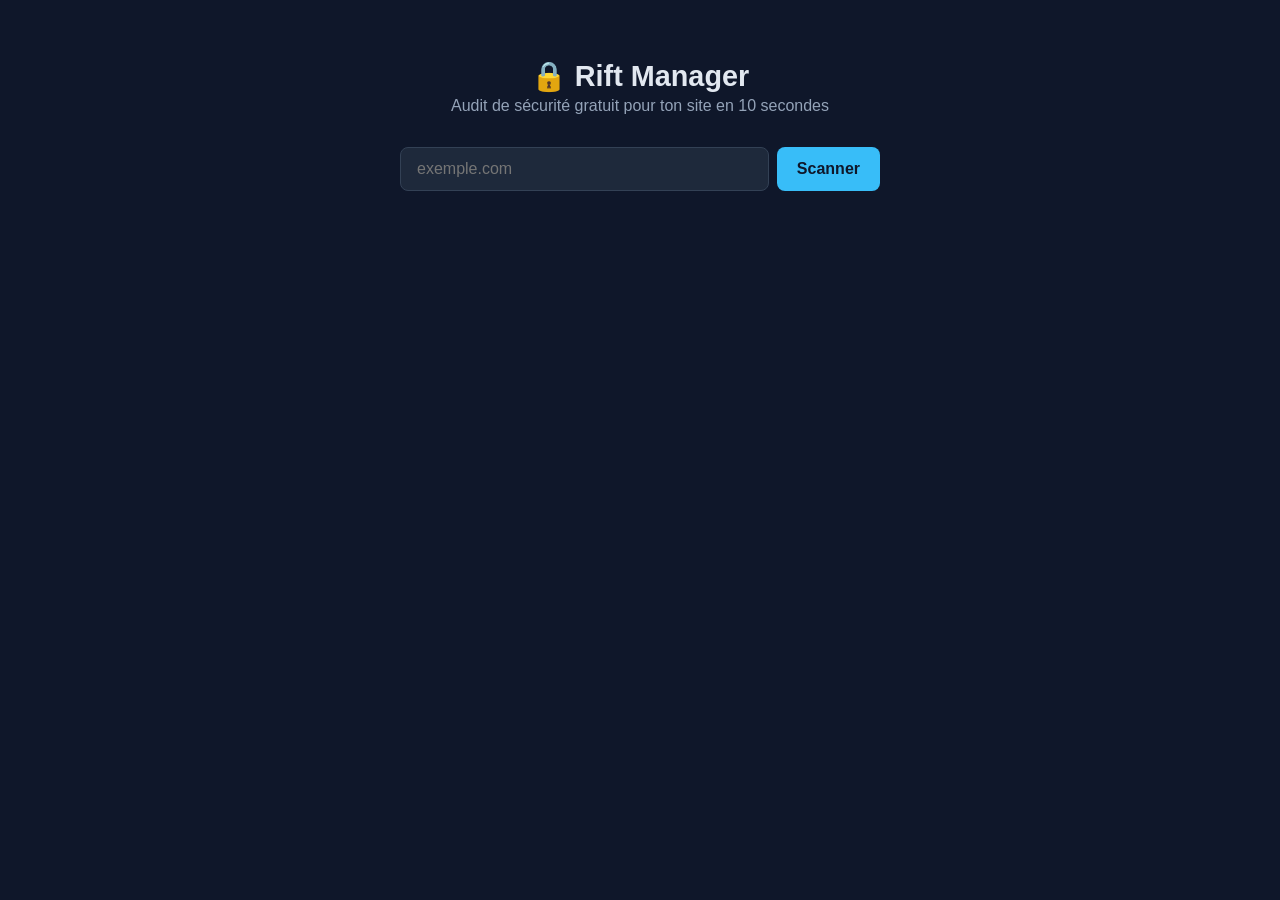
==== frontend/index.html @ 07b716b7 "Fix API" ====
<!DOCTYPE html>
<html lang="fr">
<head>
<meta charset="UTF-8">
<meta name="viewport" content="width=device-width, initial-scale=1.0">
<title>Rift Manager — Audit de sécurité gratuit</title>
<style>
  :root {
    --bg: #0f172a;
    --card: #1e293b;
    --accent: #38bdf8;
    --green: #4ade80;
    --yellow: #facc15;
    --orange: #fb923c;
    --red: #f87171;
    --text: #e2e8f0;
    --muted: #94a3b8;
  }
  * { box-sizing: border-box; }
  body {
    margin: 0;
    font-family: -apple-system, BlinkMacSystemFont, "Segoe UI", sans-serif;
    background: var(--bg);
    color: var(--text);
    min-height: 100vh;
    display: flex;
    flex-direction: column;
    align-items: center;
    padding: 40px 20px;
  }
  h1 { font-size: 1.8rem; margin-bottom: 4px; }
  p.subtitle { color: var(--muted); margin-top: 0; margin-bottom: 32px; text-align: center; }
  .scan-box {
    display: flex;
    gap: 8px;
    width: 100%;
    max-width: 480px;
  }
  input {
    flex: 1;
    padding: 12px 16px;
    border-radius: 8px;
    border: 1px solid #334155;
    background: var(--card);
    color: var(--text);
    font-size: 1rem;
  }
  button {
    padding: 12px 20px;
    border-radius: 8px;
    border: none;
    background: var(--accent);
    color: #0f172a;
    font-weight: 600;
    cursor: pointer;
    font-size: 1rem;
  }
  button:disabled { opacity: 0.6; cursor: not-allowed; }
  #result {
    margin-top: 40px;
    width: 100%;
    max-width: 480px;
    display: none;
  }
  .score-card {
    background: var(--card);
    border-radius: 12px;
    padding: 24px;
    text-align: center;
    margin-bottom: 20px;
  }
  .score-number { font-size: 3.5rem; font-weight: 800; }
  .grade { font-size: 1.2rem; color: var(--muted); }
  .check {
    background: var(--card);
    border-radius: 10px;
    padding: 14px 18px;
    margin-bottom: 10px;
    display: flex;
    justify-content: space-between;
    align-items: center;
  }
  .check .label { font-weight: 500; }
  .check .status { font-size: 0.85rem; }
  .pass { color: var(--green); }
  .fail { color: var(--red); }
  #loading { display: none; color: var(--muted); margin-top: 24px; }
</style>
</head>
<body>

<h1>🔒 Rift Manager</h1>
<p class="subtitle">Audit de sécurité gratuit pour ton site en 10 secondes</p>

<div class="scan-box">
  <input type="text" id="urlInput" placeholder="exemple.com" />
  <button id="scanBtn" onclick="runScan()">Scanner</button>
</div>

<div id="loading">Scan en cours...</div>

<div id="result"></div>

<script>
const API_URL = "https://api.rift-manager.pro/scan";

function scoreColor(score) {
  if (score >= 75) return "var(--green)";
  if (score >= 60) return "var(--yellow)";
  if (score >= 40) return "var(--orange)";
  return "var(--red)";
}

function renderCheck(label, passed, detail) {
  return `
    <div class="check">
      <div>
        <div class="label">${label}</div>
        <div class="status ${passed ? 'pass' : 'fail'}">${detail}</div>
      </div>
      <div style="font-size:1.3rem;">${passed ? '✅' : '⚠️'}</div>
    </div>
  `;
}

async function runScan() {
  const url = document.getElementById("urlInput").value.trim();
  if (!url) return;

  const btn = document.getElementById("scanBtn");
  const loading = document.getElementById("loading");
  const result = document.getElementById("result");

  btn.disabled = true;
  loading.style.display = "block";
  result.style.display = "none";

  try {
    const resp = await fetch(API_URL, {
      method: "POST",
      headers: { "Content-Type": "application/json" },
      body: JSON.stringify({ url })
    });

    if (!resp.ok) throw new Error("Scan échoué");
    const data = await resp.json();

    const c = data.checks;
    result.innerHTML = `
      <div class="score-card">
        <div class="score-number" style="color:${scoreColor(data.score)}">${data.score}/100</div>
        <div class="grade">Note ${data.grade} — ${data.target}</div>
      </div>
      ${renderCheck("Redirection HTTPS", c.https_redirect.passed, c.https_redirect.detail)}
      ${renderCheck("Certificat SSL", c.ssl_certificate.passed, c.ssl_certificate.detail)}
      ${renderCheck("Fichiers sensibles", c.exposed_files.passed, c.exposed_files.detail)}
      ${renderCheck("Headers de sécurité", c.security_headers.points === c.security_headers.max_points, c.security_headers.points + "/" + c.security_headers.max_points + " points")}
    `;
    result.style.display = "block";
  } catch (err) {
    result.innerHTML = `<p style="color:var(--red)">Erreur : ${err.message}</p>`;
    result.style.display = "block";
  } finally {
    btn.disabled = false;
    loading.style.display = "none";
  }
}

document.getElementById("urlInput").addEventListener("keydown", (e) => {
  if (e.key === "Enter") runScan();
});
</script>

</body>
</html>
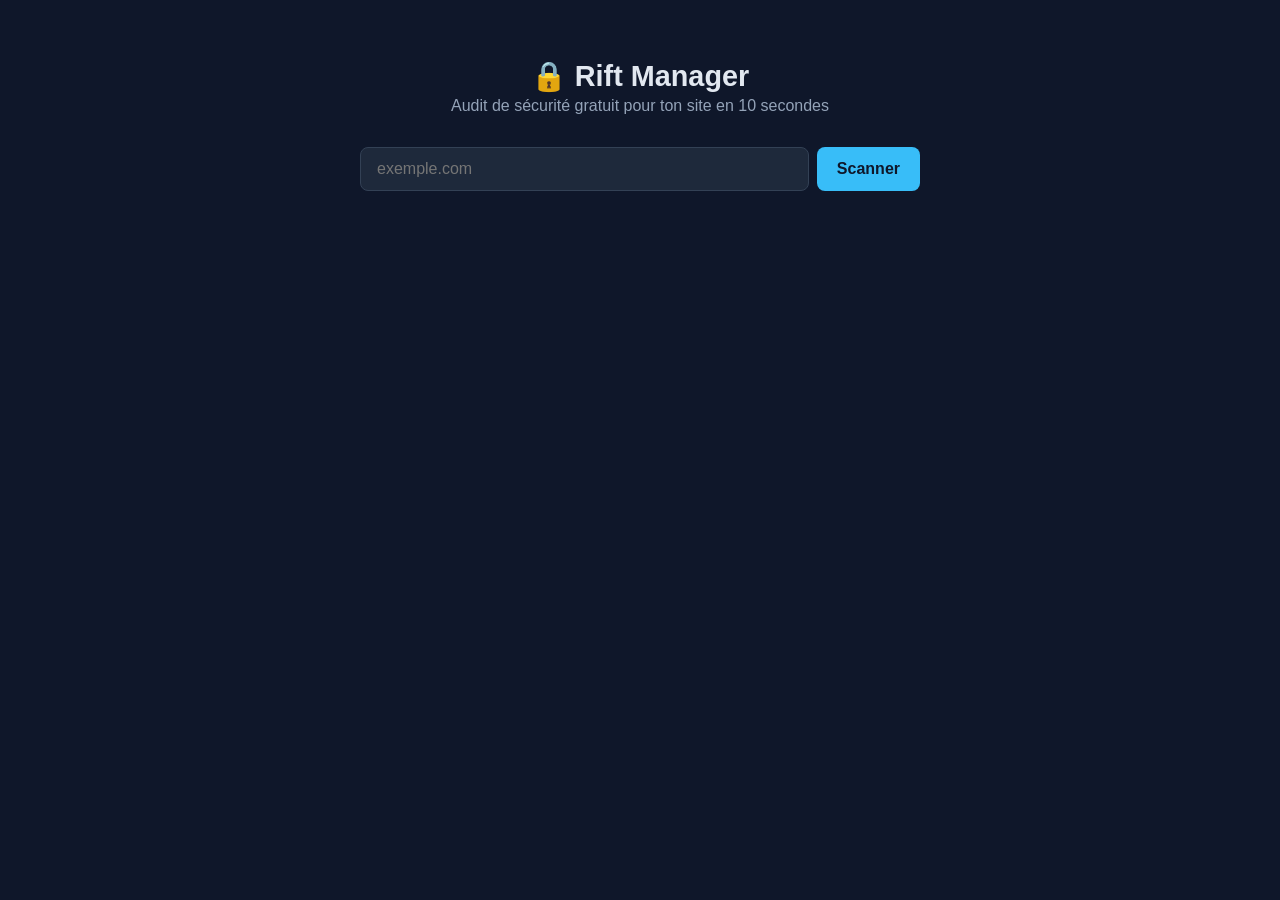
==== commit 60fbbb78: "Ajout du détail des vulnérabilités" ====
--- a/frontend/index.html
+++ b/frontend/index.html
@@ -13,6 +13,10 @@
     --yellow: #facc15;
     --orange: #fb923c;
     --red: #f87171;
+    --critical: #ef4444;
+    --high: #f97316;
+    --medium: #eab308;
+    --low: #64748b;
     --text: #e2e8f0;
     --muted: #94a3b8;
   }
@@ -34,7 +38,7 @@
     display: flex;
     gap: 8px;
     width: 100%;
-    max-width: 480px;
+    max-width: 560px;
   }
   input {
     flex: 1;
@@ -59,7 +63,7 @@
   #result {
     margin-top: 40px;
     width: 100%;
-    max-width: 480px;
+    max-width: 560px;
     display: none;
   }
   .score-card {
@@ -67,7 +71,7 @@
     border-radius: 12px;
     padding: 24px;
     text-align: center;
-    margin-bottom: 20px;
+    margin-bottom: 24px;
   }
   .score-number { font-size: 3.5rem; font-weight: 800; }
   .grade { font-size: 1.2rem; color: var(--muted); }
@@ -85,6 +89,70 @@
   .pass { color: var(--green); }
   .fail { color: var(--red); }
   #loading { display: none; color: var(--muted); margin-top: 24px; }
+
+  .section-title {
+    font-size: 1rem;
+    font-weight: 700;
+    margin: 28px 0 14px 0;
+    color: var(--text);
+  }
+
+  .vuln-card {
+    background: var(--card);
+    border-radius: 10px;
+    padding: 16px 18px;
+    margin-bottom: 12px;
+    border-left: 4px solid var(--low);
+  }
+  .vuln-card.critical { border-left-color: var(--critical); }
+  .vuln-card.high { border-left-color: var(--high); }
+  .vuln-card.medium { border-left-color: var(--medium); }
+  .vuln-card.low { border-left-color: var(--low); }
+
+  .vuln-header {
+    display: flex;
+    justify-content: space-between;
+    align-items: center;
+    gap: 10px;
+    margin-bottom: 8px;
+  }
+  .vuln-title { font-weight: 600; font-size: 0.95rem; }
+  .badge {
+    font-size: 0.7rem;
+    font-weight: 700;
+    text-transform: uppercase;
+    padding: 3px 8px;
+    border-radius: 999px;
+    white-space: nowrap;
+    color: #0f172a;
+  }
+  .badge.critical { background: var(--critical); color: white; }
+  .badge.high { background: var(--high); color: white; }
+  .badge.medium { background: var(--medium); }
+  .badge.low { background: var(--low); color: white; }
+
+  .vuln-body { font-size: 0.85rem; color: var(--muted); line-height: 1.5; }
+  .vuln-body strong { color: var(--text); }
+  .vuln-section { margin-top: 8px; }
+  .vuln-evidence {
+    margin-top: 8px;
+    font-family: monospace;
+    font-size: 0.78rem;
+    background: #0f172a;
+    padding: 8px 10px;
+    border-radius: 6px;
+    color: #93c5fd;
+    word-break: break-word;
+  }
+
+  .no-vulns {
+    background: var(--card);
+    border-radius: 10px;
+    padding: 20px;
+    text-align: center;
+    color: var(--green);
+    font-weight: 600;
+  }
 </style>
 </head>
 <body>
@@ -103,6 +171,8 @@
 
 <script>
 const API_URL = "https://api.rift-manager.pro/scan";
+
+const SEVERITY_ORDER = { critical: 0, high: 1, medium: 2, low: 3 };
 
 function scoreColor(score) {
   if (score >= 75) return "var(--green)";
@@ -123,6 +193,22 @@
   `;
 }
 
+function renderVuln(v) {
+  return `
+    <div class="vuln-card ${v.severity}">
+      <div class="vuln-header">
+        <div class="vuln-title">${v.title}</div>
+        <div class="badge ${v.severity}">${v.severity_label}</div>
+      </div>
+      <div class="vuln-body">
+        <div class="vuln-section"><strong>Risque :</strong> ${v.risk}</div>
+        <div class="vuln-section"><strong>Recommandation :</strong> ${v.recommendation}</div>
+        ${v.evidence ? `<div class="vuln-evidence">${v.evidence}</div>` : ""}
+      </div>
+    </div>
+  `;
+}
+
 async function runScan() {
   const url = document.getElementById("urlInput").value.trim();
   if (!url) return;
@@ -146,15 +232,33 @@
     const data = await resp.json();
 
     const c = data.checks;
+    const vulns = (data.vulnerabilities || []).sort(
+      (a, b) => SEVERITY_ORDER[a.severity] - SEVERITY_ORDER[b.severity]
+    );
+
+    let vulnsHtml;
+    if (vulns.length === 0) {
+      vulnsHtml = `<div class="no-vulns">✅ Aucune vulnérabilité détectée par ce scan</div>`;
+    } else {
+      vulnsHtml = `
+        <div class="section-title">⚠️ ${vulns.length} vulnérabilité(s) détectée(s)</div>
+        ${vulns.map(renderVuln).join("")}
+      `;
+    }
+
     result.innerHTML = `
       <div class="score-card">
         <div class="score-number" style="color:${scoreColor(data.score)}">${data.score}/100</div>
         <div class="grade">Note ${data.grade} — ${data.target}</div>
       </div>
+
+      <div class="section-title">Résumé des contrôles</div>
       ${renderCheck("Redirection HTTPS", c.https_redirect.passed, c.https_redirect.detail)}
       ${renderCheck("Certificat SSL", c.ssl_certificate.passed, c.ssl_certificate.detail)}
       ${renderCheck("Fichiers sensibles", c.exposed_files.passed, c.exposed_files.detail)}
       ${renderCheck("Headers de sécurité", c.security_headers.points === c.security_headers.max_points, c.security_headers.points + "/" + c.security_headers.max_points + " points")}
+
+      ${vulnsHtml}
     `;
     result.style.display = "block";
   } catch (err) {
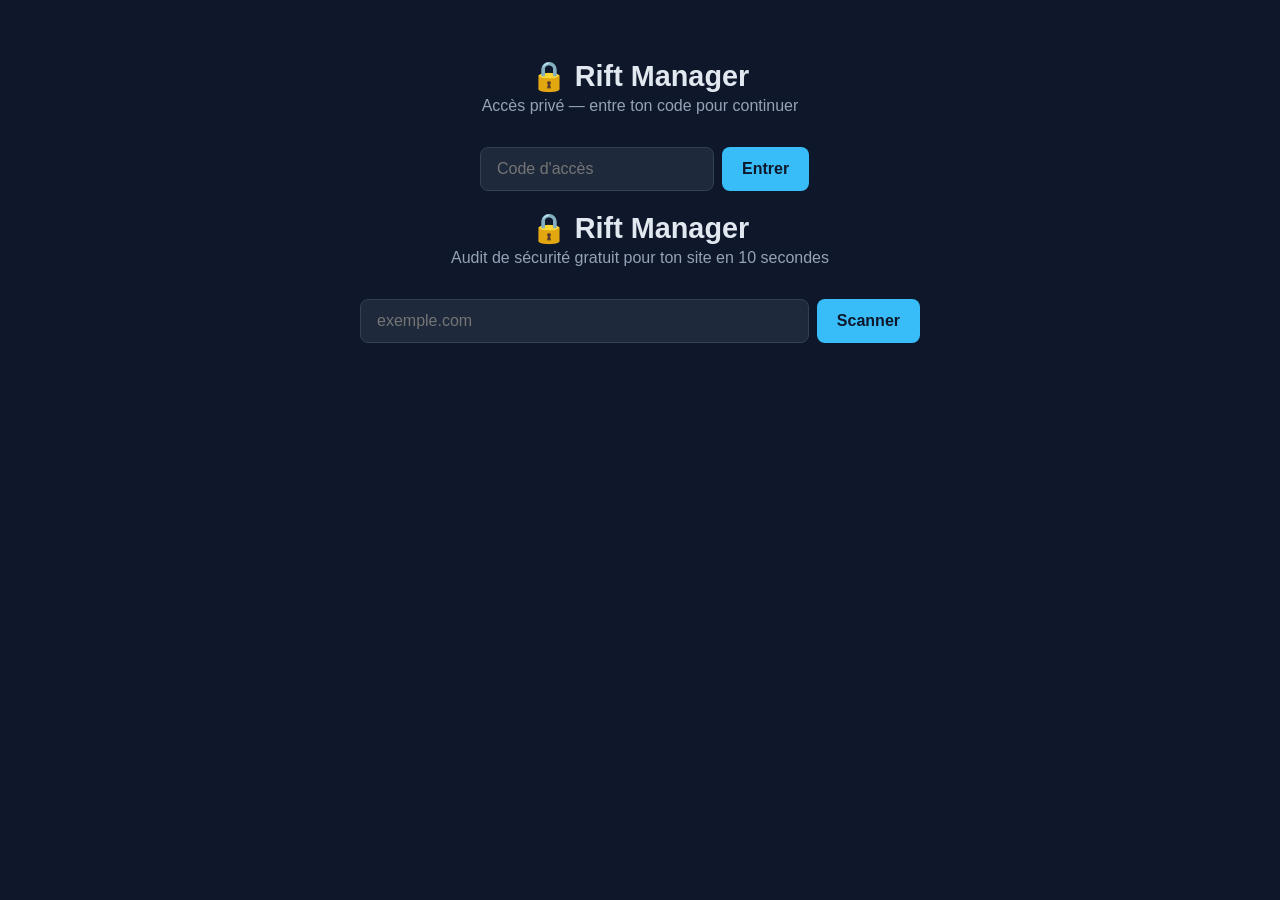
==== commit c0fd23cd: "ajout mdp" ====
--- a/frontend/index.html
+++ b/frontend/index.html
@@ -153,24 +153,103 @@
     color: var(--green);
     font-weight: 600;
   }
+
+  .gate {
+    display: flex;
+    flex-direction: column;
+    align-items: center;
+    text-align: center;
+  }
 </style>
 </head>
 <body>
 
-<h1>🔒 Rift Manager</h1>
-<p class="subtitle">Audit de sécurité gratuit pour ton site en 10 secondes</p>
-
-<div class="scan-box">
-  <input type="text" id="urlInput" placeholder="exemple.com" />
-  <button id="scanBtn" onclick="runScan()">Scanner</button>
+<div id="gate" class="gate">
+  <h1>🔒 Rift Manager</h1>
+  <p class="subtitle">Accès privé — entre ton code pour continuer</p>
+  <div class="scan-box" style="max-width:320px;">
+    <input type="password" id="accessCodeInput" placeholder="Code d'accès" />
+    <button id="unlockBtn" onclick="checkAccess()">Entrer</button>
+  </div>
+  <p id="gateError" style="color:var(--red); display:none; margin-top:14px;">Code incorrect</p>
 </div>
 
-<div id="loading">Scan en cours...</div>
-
-<div id="result"></div>
+<div id="app" style="display:none; width:100%; display:flex; flex-direction:column; align-items:center;">
+  <h1>🔒 Rift Manager</h1>
+  <p class="subtitle">Audit de sécurité gratuit pour ton site en 10 secondes</p>
+
+  <div class="scan-box">
+    <input type="text" id="urlInput" placeholder="exemple.com" />
+    <button id="scanBtn" onclick="runScan()">Scanner</button>
+  </div>
+
+  <div id="loading">Scan en cours...</div>
+
+  <div id="result"></div>
+</div>
 
 <script>
-const API_URL = "https://api.rift-manager.pro/scan";
+const API_BASE = "https://api.rift-manager.pro";
+const API_URL = API_BASE + "/scan";
+const VERIFY_URL = API_BASE + "/verify-access";
+
+// ---------- Écran de connexion ----------
+
+function getStoredCode() {
+  return sessionStorage.getItem("rift_access_code") || "";
+}
+
+async function checkAccess() {
+  const code = document.getElementById("accessCodeInput").value.trim();
+  const btn = document.getElementById("unlockBtn");
+  const errorMsg = document.getElementById("gateError");
+
+  btn.disabled = true;
+  errorMsg.style.display = "none";
+
+  try {
+    const resp = await fetch(VERIFY_URL, {
+      method: "POST",
+      headers: { "Content-Type": "application/json" },
+      body: JSON.stringify({ code })
+    });
+
+    if (!resp.ok) throw new Error("invalid");
+
+    sessionStorage.setItem("rift_access_code", code);
+    document.getElementById("gate").style.display = "none";
+    document.getElementById("app").style.display = "flex";
+  } catch (err) {
+    errorMsg.style.display = "block";
+  } finally {
+    btn.disabled = false;
+  }
+}
+
+document.getElementById("accessCodeInput").addEventListener("keydown", (e) => {
+  if (e.key === "Enter") checkAccess();
+});
+
+// Si un code valide est déjà en mémoire pour cette session, on tente de passer directement
+(async function tryAutoUnlock() {
+  const stored = getStoredCode();
+  if (!stored) return;
+  try {
+    const resp = await fetch(VERIFY_URL, {
+      method: "POST",
+      headers: { "Content-Type": "application/json" },
+      body: JSON.stringify({ code: stored })
+    });
+    if (resp.ok) {
+      document.getElementById("gate").style.display = "none";
+      document.getElementById("app").style.display = "flex";
+    }
+  } catch (err) {
+    // on reste sur l'écran de connexion en cas d'erreur
+  }
+})();
+
+// ---------- Outil de scan ----------
 
 const SEVERITY_ORDER = { critical: 0, high: 1, medium: 2, low: 3 };
 
@@ -224,7 +303,10 @@
   try {
     const resp = await fetch(API_URL, {
       method: "POST",
-      headers: { "Content-Type": "application/json" },
+      headers: {
+        "Content-Type": "application/json",
+        "X-Access-Code": getStoredCode()
+      },
       body: JSON.stringify({ url })
     });
 
@@ -257,6 +339,12 @@
       ${renderCheck("Certificat SSL", c.ssl_certificate.passed, c.ssl_certificate.detail)}
       ${renderCheck("Fichiers sensibles", c.exposed_files.passed, c.exposed_files.detail)}
       ${renderCheck("Headers de sécurité", c.security_headers.points === c.security_headers.max_points, c.security_headers.points + "/" + c.security_headers.max_points + " points")}
+      ${renderCheck("SPF / DMARC", c.spf_dmarc.passed, c.spf_dmarc.detail)}
+      ${renderCheck("Cookies", c.cookies.passed, c.cookies.detail)}
+      ${renderCheck("Configuration CORS", c.cors.passed, c.cors.detail)}
+      ${renderCheck("Versions TLS", c.tls_version.passed, c.tls_version.detail)}
+      ${renderCheck("Fuite d'info serveur", c.server_info_disclosure.passed, c.server_info_disclosure.detail)}
+      ${renderCheck("Méthodes HTTP dangereuses", c.dangerous_http_methods.passed, c.dangerous_http_methods.detail)}
 
       ${vulnsHtml}
     `;
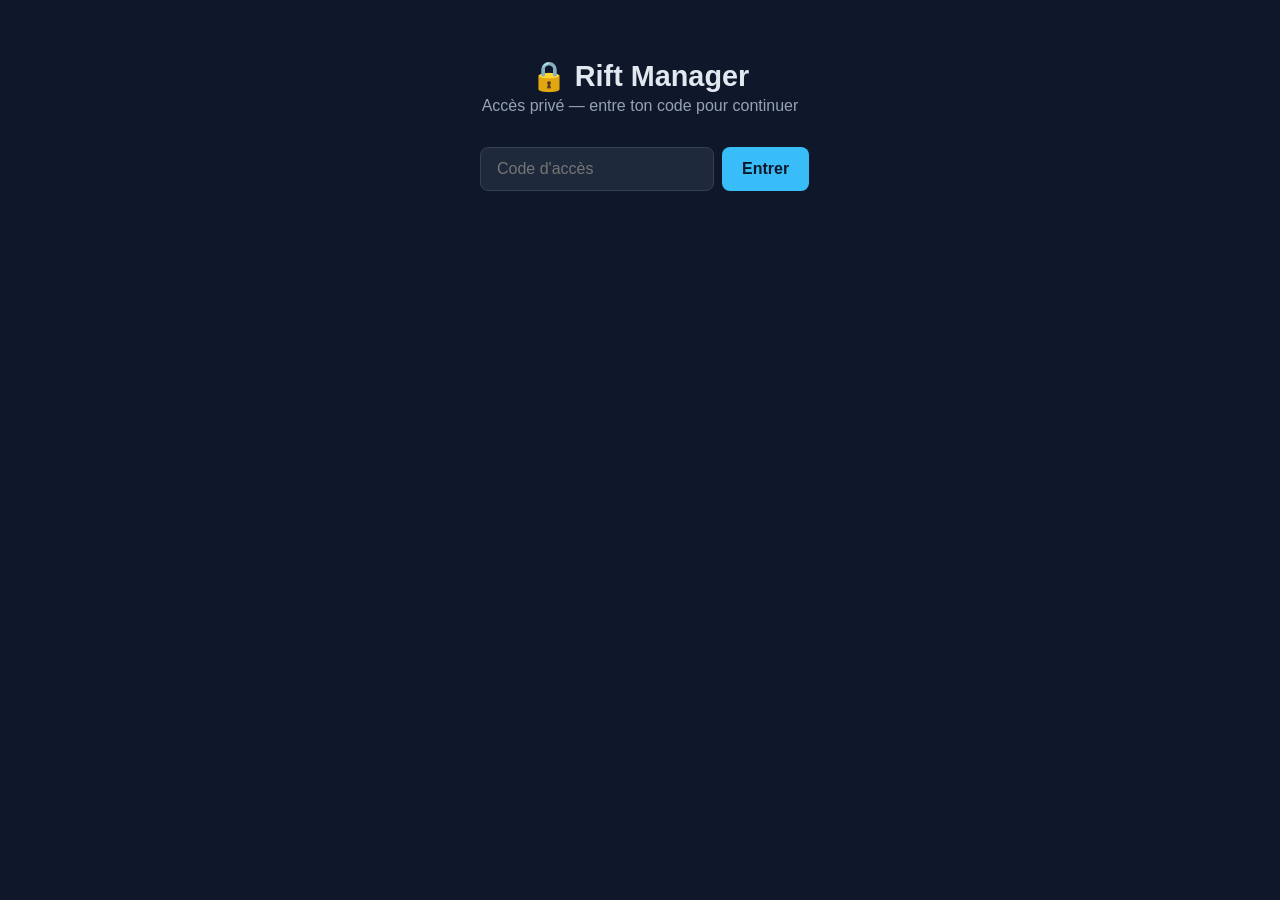
==== commit 9a923c3e: "ajout mdp" ====
--- a/frontend/index.html
+++ b/frontend/index.html
@@ -160,6 +160,8 @@
     align-items: center;
     text-align: center;
   }
+
+  .app-hidden { display: none; }
 </style>
 </head>
 <body>
@@ -174,7 +176,7 @@
   <p id="gateError" style="color:var(--red); display:none; margin-top:14px;">Code incorrect</p>
 </div>
 
-<div id="app" style="display:none; width:100%; display:flex; flex-direction:column; align-items:center;">
+<div id="app" class="app-hidden" style="width:100%; flex-direction:column; align-items:center;">
   <h1>🔒 Rift Manager</h1>
   <p class="subtitle">Audit de sécurité gratuit pour ton site en 10 secondes</p>
 
@@ -218,6 +220,7 @@
 
     sessionStorage.setItem("rift_access_code", code);
     document.getElementById("gate").style.display = "none";
+    document.getElementById("app").classList.remove("app-hidden");
     document.getElementById("app").style.display = "flex";
   } catch (err) {
     errorMsg.style.display = "block";
@@ -242,6 +245,7 @@
     });
     if (resp.ok) {
       document.getElementById("gate").style.display = "none";
+      document.getElementById("app").classList.remove("app-hidden");
       document.getElementById("app").style.display = "flex";
     }
   } catch (err) {
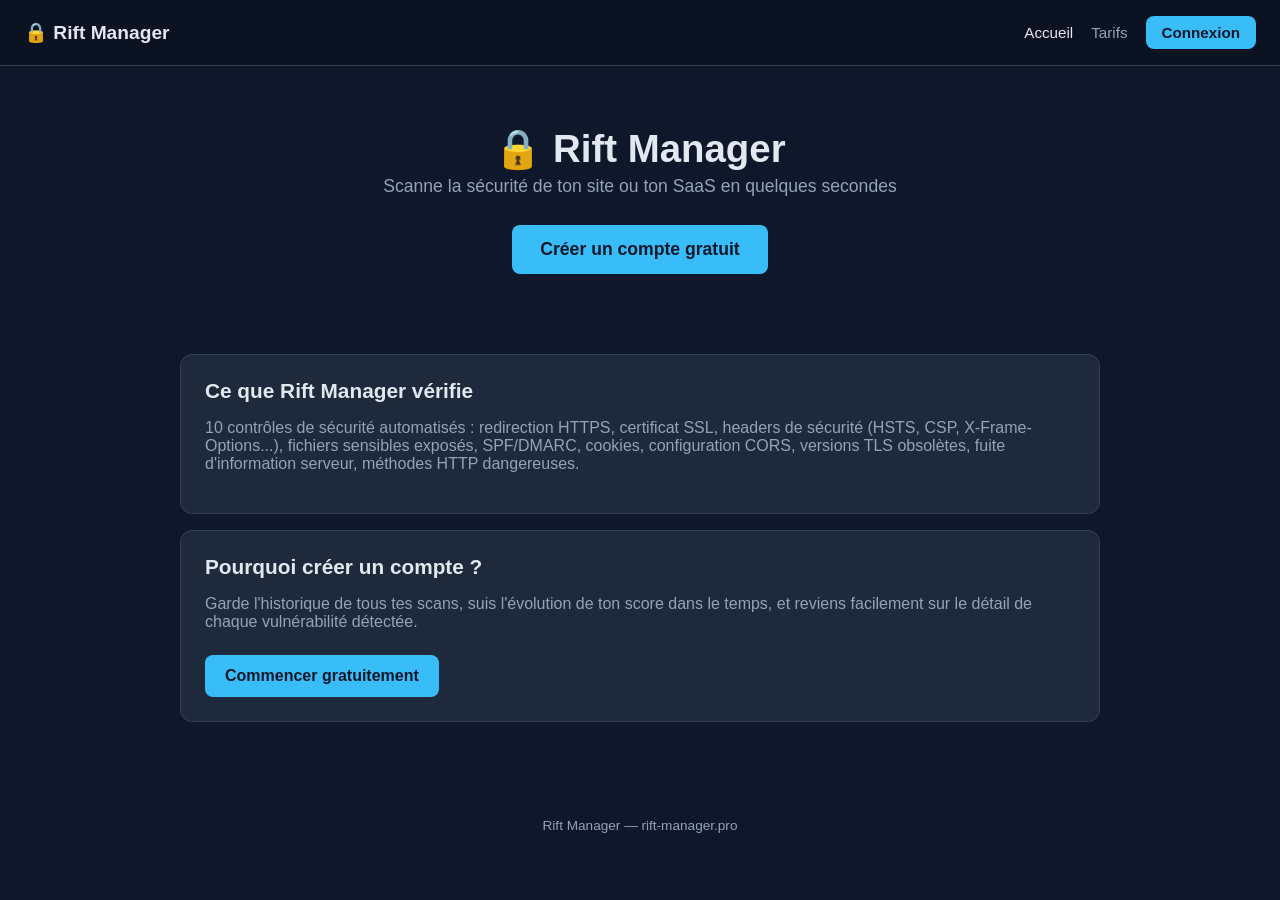
==== commit 74d7b169: "Refonte complète" ====
--- a/frontend/index.html
+++ b/frontend/index.html
@@ -3,369 +3,41 @@
 <head>
 <meta charset="UTF-8">
 <meta name="viewport" content="width=device-width, initial-scale=1.0">
-<title>Rift Manager — Audit de sécurité gratuit</title>
-<style>
-  :root {
-    --bg: #0f172a;
-    --card: #1e293b;
-    --accent: #38bdf8;
-    --green: #4ade80;
-    --yellow: #facc15;
-    --orange: #fb923c;
-    --red: #f87171;
-    --critical: #ef4444;
-    --high: #f97316;
-    --medium: #eab308;
-    --low: #64748b;
-    --text: #e2e8f0;
-    --muted: #94a3b8;
-  }
-  * { box-sizing: border-box; }
-  body {
-    margin: 0;
-    font-family: -apple-system, BlinkMacSystemFont, "Segoe UI", sans-serif;
-    background: var(--bg);
-    color: var(--text);
-    min-height: 100vh;
-    display: flex;
-    flex-direction: column;
-    align-items: center;
-    padding: 40px 20px;
-  }
-  h1 { font-size: 1.8rem; margin-bottom: 4px; }
-  p.subtitle { color: var(--muted); margin-top: 0; margin-bottom: 32px; text-align: center; }
-  .scan-box {
-    display: flex;
-    gap: 8px;
-    width: 100%;
-    max-width: 560px;
-  }
-  input {
-    flex: 1;
-    padding: 12px 16px;
-    border-radius: 8px;
-    border: 1px solid #334155;
-    background: var(--card);
-    color: var(--text);
-    font-size: 1rem;
-  }
-  button {
-    padding: 12px 20px;
-    border-radius: 8px;
-    border: none;
-    background: var(--accent);
-    color: #0f172a;
-    font-weight: 600;
-    cursor: pointer;
-    font-size: 1rem;
-  }
-  button:disabled { opacity: 0.6; cursor: not-allowed; }
-  #result {
-    margin-top: 40px;
-    width: 100%;
-    max-width: 560px;
-    display: none;
-  }
-  .score-card {
-    background: var(--card);
-    border-radius: 12px;
-    padding: 24px;
-    text-align: center;
-    margin-bottom: 24px;
-  }
-  .score-number { font-size: 3.5rem; font-weight: 800; }
-  .grade { font-size: 1.2rem; color: var(--muted); }
-  .check {
-    background: var(--card);
-    border-radius: 10px;
-    padding: 14px 18px;
-    margin-bottom: 10px;
-    display: flex;
-    justify-content: space-between;
-    align-items: center;
-  }
-  .check .label { font-weight: 500; }
-  .check .status { font-size: 0.85rem; }
-  .pass { color: var(--green); }
-  .fail { color: var(--red); }
-  #loading { display: none; color: var(--muted); margin-top: 24px; }
-
-  .section-title {
-    font-size: 1rem;
-    font-weight: 700;
-    margin: 28px 0 14px 0;
-    color: var(--text);
-  }
-
-  .vuln-card {
-    background: var(--card);
-    border-radius: 10px;
-    padding: 16px 18px;
-    margin-bottom: 12px;
-    border-left: 4px solid var(--low);
-  }
-  .vuln-card.critical { border-left-color: var(--critical); }
-  .vuln-card.high { border-left-color: var(--high); }
-  .vuln-card.medium { border-left-color: var(--medium); }
-  .vuln-card.low { border-left-color: var(--low); }
-
-  .vuln-header {
-    display: flex;
-    justify-content: space-between;
-    align-items: center;
-    gap: 10px;
-    margin-bottom: 8px;
-  }
-  .vuln-title { font-weight: 600; font-size: 0.95rem; }
-  .badge {
-    font-size: 0.7rem;
-    font-weight: 700;
-    text-transform: uppercase;
-    padding: 3px 8px;
-    border-radius: 999px;
-    white-space: nowrap;
-    color: #0f172a;
-  }
-  .badge.critical { background: var(--critical); color: white; }
-  .badge.high { background: var(--high); color: white; }
-  .badge.medium { background: var(--medium); }
-  .badge.low { background: var(--low); color: white; }
-
-  .vuln-body { font-size: 0.85rem; color: var(--muted); line-height: 1.5; }
-  .vuln-body strong { color: var(--text); }
-  .vuln-section { margin-top: 8px; }
-  .vuln-evidence {
-    margin-top: 8px;
-    font-family: monospace;
-    font-size: 0.78rem;
-    background: #0f172a;
-    padding: 8px 10px;
-    border-radius: 6px;
-    color: #93c5fd;
-    word-break: break-word;
-  }
-
-  .no-vulns {
-    background: var(--card);
-    border-radius: 10px;
-    padding: 20px;
-    text-align: center;
-    color: var(--green);
-    font-weight: 600;
-  }
-
-  .gate {
-    display: flex;
-    flex-direction: column;
-    align-items: center;
-    text-align: center;
-  }
-
-  .app-hidden { display: none; }
-</style>
+<title>Rift Manager — Audit de sécurité pour ton site</title>
+<link rel="stylesheet" href="css/style.css">
 </head>
 <body>
 
-<div id="gate" class="gate">
+<div id="navbar-placeholder"></div>
+
+<div class="hero">
   <h1>🔒 Rift Manager</h1>
-  <p class="subtitle">Accès privé — entre ton code pour continuer</p>
-  <div class="scan-box" style="max-width:320px;">
-    <input type="password" id="accessCodeInput" placeholder="Code d'accès" />
-    <button id="unlockBtn" onclick="checkAccess()">Entrer</button>
-  </div>
-  <p id="gateError" style="color:var(--red); display:none; margin-top:14px;">Code incorrect</p>
+  <p class="subtitle">Scanne la sécurité de ton site ou ton SaaS en quelques secondes</p>
+  <a href="signup.html" class="btn" style="font-size:1.1rem; padding:14px 28px;">Créer un compte gratuit</a>
 </div>
 
-<div id="app" class="app-hidden" style="width:100%; flex-direction:column; align-items:center;">
-  <h1>🔒 Rift Manager</h1>
-  <p class="subtitle">Audit de sécurité gratuit pour ton site en 10 secondes</p>
-
-  <div class="scan-box">
-    <input type="text" id="urlInput" placeholder="exemple.com" />
-    <button id="scanBtn" onclick="runScan()">Scanner</button>
+<div class="page">
+  <div class="card">
+    <h2>Ce que Rift Manager vérifie</h2>
+    <p style="color:var(--muted);">
+      10 contrôles de sécurité automatisés : redirection HTTPS, certificat SSL, headers de sécurité
+      (HSTS, CSP, X-Frame-Options...), fichiers sensibles exposés, SPF/DMARC, cookies, configuration
+      CORS, versions TLS obsolètes, fuite d'information serveur, méthodes HTTP dangereuses.
+    </p>
   </div>
 
-  <div id="loading">Scan en cours...</div>
-
-  <div id="result"></div>
+  <div class="card">
+    <h2>Pourquoi créer un compte ?</h2>
+    <p style="color:var(--muted);">
+      Garde l'historique de tous tes scans, suis l'évolution de ton score dans le temps, et reviens
+      facilement sur le détail de chaque vulnérabilité détectée.
+    </p>
+    <a href="signup.html" class="btn" style="margin-top:8px;">Commencer gratuitement</a>
+  </div>
 </div>
 
-<script>
-const API_BASE = "https://api.rift-manager.pro";
-const API_URL = API_BASE + "/scan";
-const VERIFY_URL = API_BASE + "/verify-access";
+<footer>Rift Manager — rift-manager.pro</footer>
 
-// ---------- Écran de connexion ----------
-
-function getStoredCode() {
-  return sessionStorage.getItem("rift_access_code") || "";
-}
-
-async function checkAccess() {
-  const code = document.getElementById("accessCodeInput").value.trim();
-  const btn = document.getElementById("unlockBtn");
-  const errorMsg = document.getElementById("gateError");
-
-  btn.disabled = true;
-  errorMsg.style.display = "none";
-
-  try {
-    const resp = await fetch(VERIFY_URL, {
-      method: "POST",
-      headers: { "Content-Type": "application/json" },
-      body: JSON.stringify({ code })
-    });
-
-    if (!resp.ok) throw new Error("invalid");
-
-    sessionStorage.setItem("rift_access_code", code);
-    document.getElementById("gate").style.display = "none";
-    document.getElementById("app").classList.remove("app-hidden");
-    document.getElementById("app").style.display = "flex";
-  } catch (err) {
-    errorMsg.style.display = "block";
-  } finally {
-    btn.disabled = false;
-  }
-}
-
-document.getElementById("accessCodeInput").addEventListener("keydown", (e) => {
-  if (e.key === "Enter") checkAccess();
-});
-
-// Si un code valide est déjà en mémoire pour cette session, on tente de passer directement
-(async function tryAutoUnlock() {
-  const stored = getStoredCode();
-  if (!stored) return;
-  try {
-    const resp = await fetch(VERIFY_URL, {
-      method: "POST",
-      headers: { "Content-Type": "application/json" },
-      body: JSON.stringify({ code: stored })
-    });
-    if (resp.ok) {
-      document.getElementById("gate").style.display = "none";
-      document.getElementById("app").classList.remove("app-hidden");
-      document.getElementById("app").style.display = "flex";
-    }
-  } catch (err) {
-    // on reste sur l'écran de connexion en cas d'erreur
-  }
-})();
-
-// ---------- Outil de scan ----------
-
-const SEVERITY_ORDER = { critical: 0, high: 1, medium: 2, low: 3 };
-
-function scoreColor(score) {
-  if (score >= 75) return "var(--green)";
-  if (score >= 60) return "var(--yellow)";
-  if (score >= 40) return "var(--orange)";
-  return "var(--red)";
-}
-
-function renderCheck(label, passed, detail) {
-  return `
-    <div class="check">
-      <div>
-        <div class="label">${label}</div>
-        <div class="status ${passed ? 'pass' : 'fail'}">${detail}</div>
-      </div>
-      <div style="font-size:1.3rem;">${passed ? '✅' : '⚠️'}</div>
-    </div>
-  `;
-}
-
-function renderVuln(v) {
-  return `
-    <div class="vuln-card ${v.severity}">
-      <div class="vuln-header">
-        <div class="vuln-title">${v.title}</div>
-        <div class="badge ${v.severity}">${v.severity_label}</div>
-      </div>
-      <div class="vuln-body">
-        <div class="vuln-section"><strong>Risque :</strong> ${v.risk}</div>
-        <div class="vuln-section"><strong>Recommandation :</strong> ${v.recommendation}</div>
-        ${v.evidence ? `<div class="vuln-evidence">${v.evidence}</div>` : ""}
-      </div>
-    </div>
-  `;
-}
-
-async function runScan() {
-  const url = document.getElementById("urlInput").value.trim();
-  if (!url) return;
-
-  const btn = document.getElementById("scanBtn");
-  const loading = document.getElementById("loading");
-  const result = document.getElementById("result");
-
-  btn.disabled = true;
-  loading.style.display = "block";
-  result.style.display = "none";
-
-  try {
-    const resp = await fetch(API_URL, {
-      method: "POST",
-      headers: {
-        "Content-Type": "application/json",
-        "X-Access-Code": getStoredCode()
-      },
-      body: JSON.stringify({ url })
-    });
-
-    if (!resp.ok) throw new Error("Scan échoué");
-    const data = await resp.json();
-
-    const c = data.checks;
-    const vulns = (data.vulnerabilities || []).sort(
-      (a, b) => SEVERITY_ORDER[a.severity] - SEVERITY_ORDER[b.severity]
-    );
-
-    let vulnsHtml;
-    if (vulns.length === 0) {
-      vulnsHtml = `<div class="no-vulns">✅ Aucune vulnérabilité détectée par ce scan</div>`;
-    } else {
-      vulnsHtml = `
-        <div class="section-title">⚠️ ${vulns.length} vulnérabilité(s) détectée(s)</div>
-        ${vulns.map(renderVuln).join("")}
-      `;
-    }
-
-    result.innerHTML = `
-      <div class="score-card">
-        <div class="score-number" style="color:${scoreColor(data.score)}">${data.score}/100</div>
-        <div class="grade">Note ${data.grade} — ${data.target}</div>
-      </div>
-
-      <div class="section-title">Résumé des contrôles</div>
-      ${renderCheck("Redirection HTTPS", c.https_redirect.passed, c.https_redirect.detail)}
-      ${renderCheck("Certificat SSL", c.ssl_certificate.passed, c.ssl_certificate.detail)}
-      ${renderCheck("Fichiers sensibles", c.exposed_files.passed, c.exposed_files.detail)}
-      ${renderCheck("Headers de sécurité", c.security_headers.points === c.security_headers.max_points, c.security_headers.points + "/" + c.security_headers.max_points + " points")}
-      ${renderCheck("SPF / DMARC", c.spf_dmarc.passed, c.spf_dmarc.detail)}
-      ${renderCheck("Cookies", c.cookies.passed, c.cookies.detail)}
-      ${renderCheck("Configuration CORS", c.cors.passed, c.cors.detail)}
-      ${renderCheck("Versions TLS", c.tls_version.passed, c.tls_version.detail)}
-      ${renderCheck("Fuite d'info serveur", c.server_info_disclosure.passed, c.server_info_disclosure.detail)}
-      ${renderCheck("Méthodes HTTP dangereuses", c.dangerous_http_methods.passed, c.dangerous_http_methods.detail)}
-
-      ${vulnsHtml}
-    `;
-    result.style.display = "block";
-  } catch (err) {
-    result.innerHTML = `<p style="color:var(--red)">Erreur : ${err.message}</p>`;
-    result.style.display = "block";
-  } finally {
-    btn.disabled = false;
-    loading.style.display = "none";
-  }
-}
-
-document.getElementById("urlInput").addEventListener("keydown", (e) => {
-  if (e.key === "Enter") runScan();
-});
-</script>
-
+<script src="js/app.js"></script>
 </body>
 </html>
--- a/frontend/css/style.css
+++ b/frontend/css/style.css
@@ -0,0 +1,341 @@
+:root {
+  --bg: #0f172a;
+  --card: #1e293b;
+  --card-hover: #243047;
+  --border: #334155;
+  --accent: #38bdf8;
+  --accent-dark: #0284c7;
+  --green: #4ade80;
+  --yellow: #facc15;
+  --orange: #fb923c;
+  --red: #f87171;
+  --critical: #ef4444;
+  --high: #f97316;
+  --medium: #eab308;
+  --low: #64748b;
+  --text: #e2e8f0;
+  --muted: #94a3b8;
+}
+
+* { box-sizing: border-box; }
+
+body {
+  margin: 0;
+  font-family: -apple-system, BlinkMacSystemFont, "Segoe UI", sans-serif;
+  background: var(--bg);
+  color: var(--text);
+  min-height: 100vh;
+}
+
+a { color: var(--accent); text-decoration: none; }
+a:hover { text-decoration: underline; }
+
+.container {
+  max-width: 960px;
+  margin: 0 auto;
+  padding: 0 20px;
+}
+
+/* ---------- Navigation ---------- */
+
+.navbar {
+  display: flex;
+  align-items: center;
+  justify-content: space-between;
+  padding: 16px 24px;
+  border-bottom: 1px solid var(--border);
+  background: #0b1222;
+  flex-wrap: wrap;
+  gap: 12px;
+}
+
+.navbar .brand {
+  font-weight: 800;
+  font-size: 1.2rem;
+  color: var(--text);
+  display: flex;
+  align-items: center;
+  gap: 8px;
+}
+
+.navbar nav {
+  display: flex;
+  gap: 18px;
+  align-items: center;
+  flex-wrap: wrap;
+}
+
+.navbar nav a {
+  color: var(--muted);
+  font-size: 0.95rem;
+}
+
+.navbar nav a.active,
+.navbar nav a:hover {
+  color: var(--text);
+  text-decoration: none;
+}
+
+.navbar .nav-cta {
+  background: var(--accent);
+  color: #0f172a !important;
+  padding: 8px 16px;
+  border-radius: 8px;
+  font-weight: 600;
+}
+
+/* ---------- Layout générique ---------- */
+
+.page {
+  max-width: 960px;
+  margin: 0 auto;
+  padding: 40px 20px;
+}
+
+.page-center {
+  max-width: 420px;
+  margin: 60px auto;
+  padding: 0 20px;
+}
+
+h1 { font-size: 1.8rem; margin: 0 0 4px 0; }
+h2 { font-size: 1.3rem; margin: 0 0 12px 0; }
+p.subtitle { color: var(--muted); margin-top: 0; margin-bottom: 28px; }
+
+/* ---------- Cards & boxes ---------- */
+
+.card {
+  background: var(--card);
+  border-radius: 12px;
+  padding: 24px;
+  margin-bottom: 16px;
+  border: 1px solid var(--border);
+}
+
+.card-hoverable:hover { background: var(--card-hover); cursor: pointer; }
+
+/* ---------- Forms ---------- */
+
+label {
+  display: block;
+  font-size: 0.85rem;
+  color: var(--muted);
+  margin-bottom: 6px;
+  margin-top: 16px;
+}
+
+input, select {
+  width: 100%;
+  padding: 12px 14px;
+  border-radius: 8px;
+  border: 1px solid var(--border);
+  background: #0f172a;
+  color: var(--text);
+  font-size: 1rem;
+}
+
+input:focus, select:focus { outline: none; border-color: var(--accent); }
+
+button, .btn {
+  padding: 12px 20px;
+  border-radius: 8px;
+  border: none;
+  background: var(--accent);
+  color: #0f172a;
+  font-weight: 600;
+  cursor: pointer;
+  font-size: 1rem;
+  display: inline-block;
+  text-align: center;
+}
+
+button:hover, .btn:hover { background: var(--accent-dark); color: white; }
+button:disabled { opacity: 0.6; cursor: not-allowed; }
+
+.btn-secondary {
+  background: transparent;
+  border: 1px solid var(--border);
+  color: var(--text);
+}
+.btn-secondary:hover { background: var(--card); border-color: var(--muted); }
+
+.btn-danger { background: var(--red); color: white; }
+.btn-danger:hover { background: #dc2626; }
+
+.btn-block { width: 100%; }
+
+.form-error {
+  color: var(--red);
+  font-size: 0.88rem;
+  margin-top: 14px;
+  display: none;
+}
+
+.form-success {
+  color: var(--green);
+  font-size: 0.88rem;
+  margin-top: 14px;
+  display: none;
+}
+
+/* ---------- Scan tool ---------- */
+
+.scan-box {
+  display: flex;
+  gap: 8px;
+  width: 100%;
+}
+
+#loading { display: none; color: var(--muted); margin-top: 24px; }
+
+.score-card {
+  background: var(--card);
+  border-radius: 12px;
+  padding: 24px;
+  text-align: center;
+  margin-bottom: 24px;
+}
+.score-number { font-size: 3.5rem; font-weight: 800; }
+.grade { font-size: 1.2rem; color: var(--muted); }
+
+.check {
+  background: var(--card);
+  border-radius: 10px;
+  padding: 14px 18px;
+  margin-bottom: 10px;
+  display: flex;
+  justify-content: space-between;
+  align-items: center;
+}
+.check .label { font-weight: 500; }
+.check .status { font-size: 0.85rem; }
+.pass { color: var(--green); }
+.fail { color: var(--red); }
+
+.section-title {
+  font-size: 1rem;
+  font-weight: 700;
+  margin: 28px 0 14px 0;
+}
+
+.vuln-card {
+  background: var(--card);
+  border-radius: 10px;
+  padding: 16px 18px;
+  margin-bottom: 12px;
+  border-left: 4px solid var(--low);
+}
+.vuln-card.critical { border-left-color: var(--critical); }
+.vuln-card.high { border-left-color: var(--high); }
+.vuln-card.medium { border-left-color: var(--medium); }
+.vuln-card.low { border-left-color: var(--low); }
+
+.vuln-header {
+  display: flex;
+  justify-content: space-between;
+  align-items: center;
+  gap: 10px;
+  margin-bottom: 8px;
+}
+.vuln-title { font-weight: 600; font-size: 0.95rem; }
+.badge {
+  font-size: 0.7rem;
+  font-weight: 700;
+  text-transform: uppercase;
+  padding: 3px 8px;
+  border-radius: 999px;
+  white-space: nowrap;
+  color: #0f172a;
+}
+.badge.critical { background: var(--critical); color: white; }
+.badge.high { background: var(--high); color: white; }
+.badge.medium { background: var(--medium); }
+.badge.low { background: var(--low); color: white; }
+
+.vuln-body { font-size: 0.85rem; color: var(--muted); line-height: 1.5; }
+.vuln-body strong { color: var(--text); }
+.vuln-section { margin-top: 8px; }
+.vuln-evidence {
+  margin-top: 8px;
+  font-family: monospace;
+  font-size: 0.78rem;
+  background: #0f172a;
+  padding: 8px 10px;
+  border-radius: 6px;
+  color: #93c5fd;
+  word-break: break-word;
+}
+
+.no-vulns {
+  background: var(--card);
+  border-radius: 10px;
+  padding: 20px;
+  text-align: center;
+  color: var(--green);
+  font-weight: 600;
+}
+
+/* ---------- Pricing ---------- */
+
+.pricing-grid {
+  display: grid;
+  grid-template-columns: repeat(auto-fit, minmax(220px, 1fr));
+  gap: 20px;
+  margin-top: 24px;
+}
+.pricing-card {
+  background: var(--card);
+  border-radius: 12px;
+  padding: 28px 24px;
+  border: 1px solid var(--border);
+  text-align: center;
+}
+.pricing-card.highlighted { border-color: var(--accent); }
+.pricing-plan { font-weight: 700; font-size: 1.1rem; margin-bottom: 4px; }
+.pricing-price { font-size: 2rem; font-weight: 800; margin: 12px 0; }
+.pricing-price span { font-size: 0.9rem; color: var(--muted); font-weight: 400; }
+.pricing-features { list-style: none; padding: 0; margin: 20px 0; text-align: left; }
+.pricing-features li { padding: 6px 0; color: var(--muted); font-size: 0.9rem; }
+.pricing-features li::before { content: "✓ "; color: var(--green); }
+
+/* ---------- History table ---------- */
+
+.history-row {
+  display: flex;
+  justify-content: space-between;
+  align-items: center;
+  padding: 14px 18px;
+  background: var(--card);
+  border-radius: 10px;
+  margin-bottom: 8px;
+}
+.history-row .target { font-weight: 600; }
+.history-row .date { color: var(--muted); font-size: 0.85rem; }
+.history-score {
+  font-weight: 800;
+  font-size: 1.2rem;
+  padding: 4px 12px;
+  border-radius: 8px;
+}
+
+.empty-state {
+  text-align: center;
+  color: var(--muted);
+  padding: 40px 20px;
+}
+
+/* ---------- Misc ---------- */
+
+.hero {
+  text-align: center;
+  padding: 60px 20px 40px;
+}
+.hero h1 { font-size: 2.4rem; }
+.hero p.subtitle { font-size: 1.1rem; }
+
+footer {
+  text-align: center;
+  color: var(--muted);
+  font-size: 0.85rem;
+  padding: 40px 20px;
+}
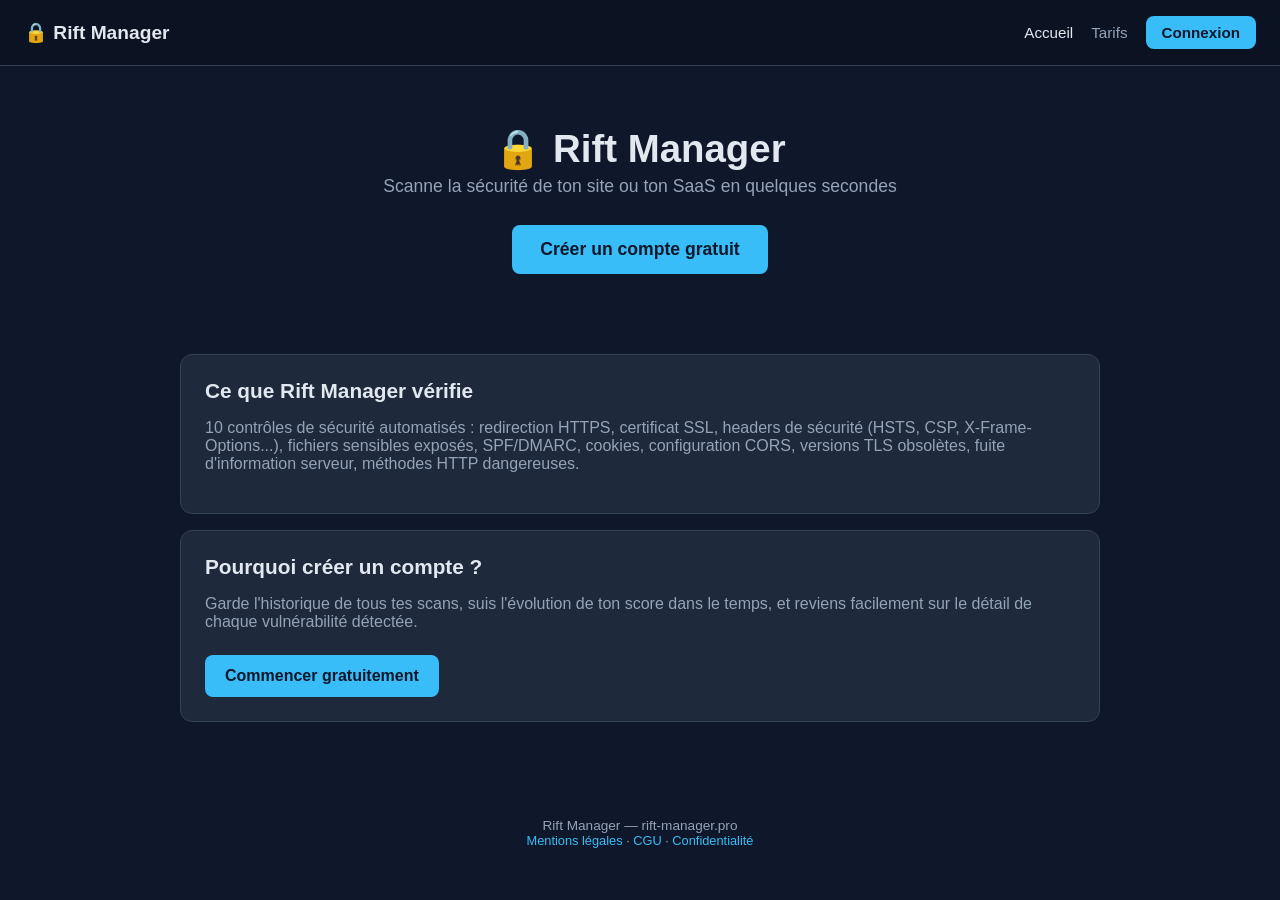
==== commit 2269c351: "Ajout mentions légales" ====
--- a/frontend/index.html
+++ b/frontend/index.html
@@ -36,7 +36,7 @@
   </div>
 </div>
 
-<footer>Rift Manager — rift-manager.pro</footer>
+
 
 <script src="js/app.js"></script>
 </body>
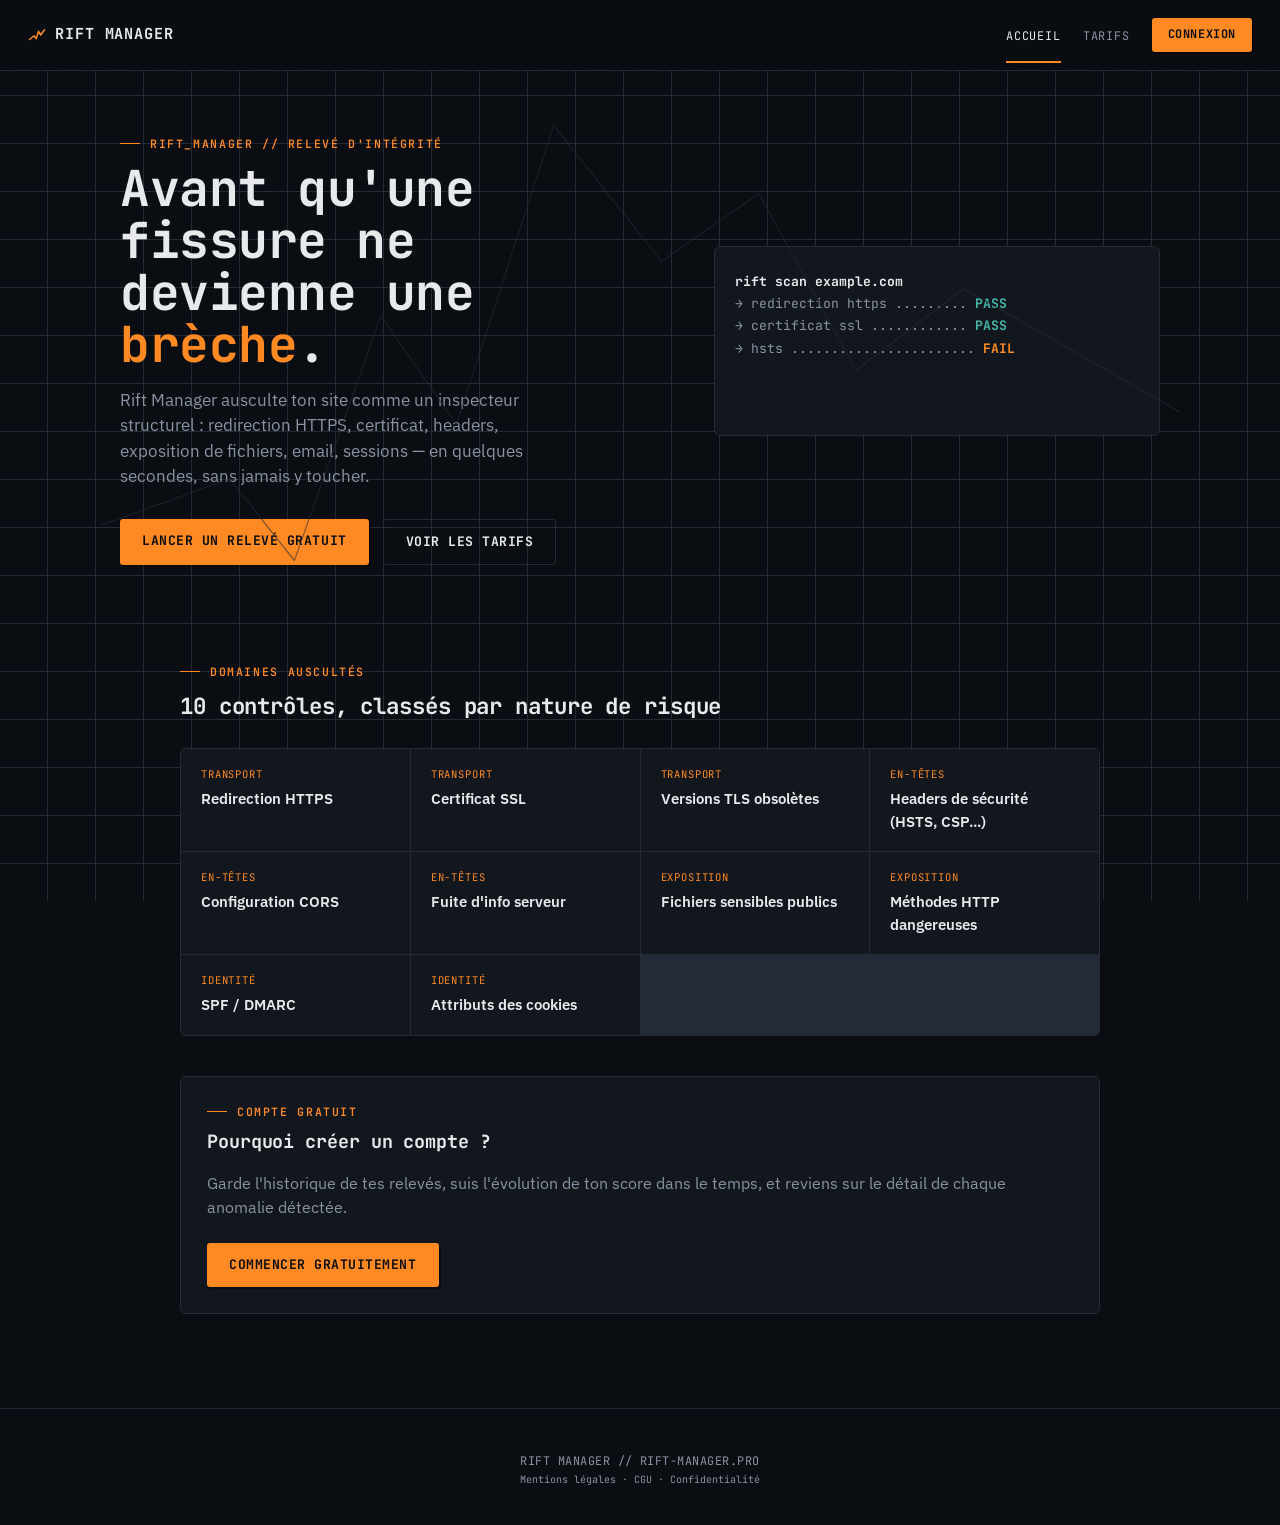
==== commit 48531e38: "Nouveau frontend" ====
--- a/frontend/index.html
+++ b/frontend/index.html
@@ -3,7 +3,10 @@
 <head>
 <meta charset="UTF-8">
 <meta name="viewport" content="width=device-width, initial-scale=1.0">
-<title>Rift Manager — Audit de sécurité pour ton site</title>
+<title>Rift Manager — Relevé d'intégrité pour ton site</title>
+<link rel="preconnect" href="https://fonts.googleapis.com">
+<link rel="preconnect" href="https://fonts.gstatic.com" crossorigin>
+<link href="https://fonts.googleapis.com/css2?family=IBM+Plex+Sans:wght@400;500;600;700&family=JetBrains+Mono:wght@400;500;700;800&display=swap" rel="stylesheet">
 <link rel="stylesheet" href="css/style.css">
 </head>
 <body>
@@ -11,33 +14,142 @@
 <div id="navbar-placeholder"></div>
 
 <div class="hero">
-  <h1>🔒 Rift Manager</h1>
-  <p class="subtitle">Scanne la sécurité de ton site ou ton SaaS en quelques secondes</p>
-  <a href="signup.html" class="btn" style="font-size:1.1rem; padding:14px 28px;">Créer un compte gratuit</a>
+  <svg class="fault-line" viewBox="0 0 1000 400" preserveAspectRatio="none">
+    <path d="M-20,340 L120,300 L180,360 L260,180 L330,260 L420,40 L520,140 L610,90 L700,220 L800,160 L1020,260" />
+  </svg>
+
+  <div class="hero-grid">
+    <div>
+      <p class="eyebrow">RIFT_MANAGER // RELEVÉ D'INTÉGRITÉ</p>
+      <h1>Avant qu'une fissure ne devienne une <span class="accent">brèche</span>.</h1>
+      <p class="subtitle">
+        Rift Manager ausculte ton site comme un inspecteur structurel : redirection HTTPS,
+        certificat, headers, exposition de fichiers, email, sessions — en quelques secondes,
+        sans jamais y toucher.
+      </p>
+      <div class="cta-row">
+        <a href="signup.html" class="btn">Lancer un relevé gratuit</a>
+        <a href="pricing.html" class="btn btn-secondary">Voir les tarifs</a>
+      </div>
+    </div>
+
+    <div>
+      <div class="terminal" id="bootTerminal"></div>
+      <div id="demoGauge" style="margin-top:18px;"></div>
+    </div>
+  </div>
 </div>
 
 <div class="page">
-  <div class="card">
-    <h2>Ce que Rift Manager vérifie</h2>
-    <p style="color:var(--muted);">
-      10 contrôles de sécurité automatisés : redirection HTTPS, certificat SSL, headers de sécurité
-      (HSTS, CSP, X-Frame-Options...), fichiers sensibles exposés, SPF/DMARC, cookies, configuration
-      CORS, versions TLS obsolètes, fuite d'information serveur, méthodes HTTP dangereuses.
-    </p>
+  <p class="eyebrow">DOMAINES AUSCULTÉS</p>
+  <h2 style="font-size:1.4rem;">10 contrôles, classés par nature de risque</h2>
+
+  <div class="check-grid">
+    <div class="check-grid-item">
+      <span class="tag">Transport</span>
+      <div class="name">Redirection HTTPS</div>
+    </div>
+    <div class="check-grid-item">
+      <span class="tag">Transport</span>
+      <div class="name">Certificat SSL</div>
+    </div>
+    <div class="check-grid-item">
+      <span class="tag">Transport</span>
+      <div class="name">Versions TLS obsolètes</div>
+    </div>
+    <div class="check-grid-item">
+      <span class="tag">En-têtes</span>
+      <div class="name">Headers de sécurité (HSTS, CSP...)</div>
+    </div>
+    <div class="check-grid-item">
+      <span class="tag">En-têtes</span>
+      <div class="name">Configuration CORS</div>
+    </div>
+    <div class="check-grid-item">
+      <span class="tag">En-têtes</span>
+      <div class="name">Fuite d'info serveur</div>
+    </div>
+    <div class="check-grid-item">
+      <span class="tag">Exposition</span>
+      <div class="name">Fichiers sensibles publics</div>
+    </div>
+    <div class="check-grid-item">
+      <span class="tag">Exposition</span>
+      <div class="name">Méthodes HTTP dangereuses</div>
+    </div>
+    <div class="check-grid-item">
+      <span class="tag">Identité</span>
+      <div class="name">SPF / DMARC</div>
+    </div>
+    <div class="check-grid-item">
+      <span class="tag">Identité</span>
+      <div class="name">Attributs des cookies</div>
+    </div>
   </div>
 
-  <div class="card">
+  <div class="card" style="margin-top:40px;">
+    <p class="eyebrow" style="margin-bottom:8px;">COMPTE GRATUIT</p>
     <h2>Pourquoi créer un compte ?</h2>
     <p style="color:var(--muted);">
-      Garde l'historique de tous tes scans, suis l'évolution de ton score dans le temps, et reviens
-      facilement sur le détail de chaque vulnérabilité détectée.
+      Garde l'historique de tes relevés, suis l'évolution de ton score dans le temps, et reviens
+      sur le détail de chaque anomalie détectée.
     </p>
     <a href="signup.html" class="btn" style="margin-top:8px;">Commencer gratuitement</a>
   </div>
 </div>
 
+<script src="js/app.js"></script>
+<script>
+// ---------- Séquence de démonstration (terminal + cadran) ----------
 
+const DEMO_LINES = [
+  { text: "rift scan example.com", type: "cmd" },
+  { text: "→ redirection https ......... ", result: "PASS" },
+  { text: "→ certificat ssl ............ ", result: "PASS" },
+  { text: "→ hsts ....................... ", result: "FAIL" },
+  { text: "→ content-security-policy .... ", result: "FAIL" },
+  { text: "→ fichiers sensibles ......... ", result: "PASS" },
+  { text: "→ spf / dmarc ................ ", result: "PASS" },
+  { text: "→ cookies .................... ", result: "PASS" },
+  { text: "→ tls obsolète ............... ", result: "PASS" },
+  { text: "rapport prêt — score 78/100", type: "cmd" },
+];
 
-<script src="js/app.js"></script>
+function runBootSequence() {
+  const term = document.getElementById("bootTerminal");
+  const gaugeBox = document.getElementById("demoGauge");
+  const reduced = window.matchMedia("(prefers-reduced-motion: reduce)").matches;
+
+  if (reduced) {
+    term.innerHTML = DEMO_LINES.map(renderLine).join("");
+    gaugeBox.innerHTML = buildScoreCard("example.com", 78, "B", null);
+    return;
+  }
+
+  let i = 0;
+  term.innerHTML = "";
+  const interval = setInterval(() => {
+    if (i >= DEMO_LINES.length) {
+      clearInterval(interval);
+      gaugeBox.innerHTML = buildScoreCard("example.com", 78, "B", null);
+      return;
+    }
+    term.innerHTML += renderLine(DEMO_LINES[i]);
+    term.scrollTop = term.scrollHeight;
+    i++;
+  }, 320);
+}
+
+function renderLine(line) {
+  if (line.type === "cmd") {
+    return `<div class="t-line" style="color:var(--text); font-weight:700; margin-top:6px;">${escapeHtml(line.text)}</div>`;
+  }
+  const cls = line.result === "PASS" ? "ok" : "ko";
+  return `<div class="t-line">${escapeHtml(line.text)}<span class="${cls}">${line.result}</span></div>`;
+}
+
+runBootSequence();
+</script>
+
 </body>
 </html>
--- a/frontend/css/style.css
+++ b/frontend/css/style.css
@@ -1,341 +1,599 @@
+/* =========================================================================
+   RIFT MANAGER — design system
+   Concept : carnet d'inspection structurelle. Un "rift" est une fracture ;
+   chaque scan est une mesure d'intégrité, lue sur un cadran, consignée
+   comme une fiche de relevé, tamponnée par sévérité.
+   ========================================================================= */
+
 :root {
-  --bg: #0f172a;
-  --card: #1e293b;
-  --card-hover: #243047;
-  --border: #334155;
-  --accent: #38bdf8;
-  --accent-dark: #0284c7;
-  --green: #4ade80;
-  --yellow: #facc15;
-  --orange: #fb923c;
-  --red: #f87171;
-  --critical: #ef4444;
-  --high: #f97316;
-  --medium: #eab308;
-  --low: #64748b;
-  --text: #e2e8f0;
-  --muted: #94a3b8;
+  /* --- Palette nommée --- */
+  --ink: #0a0d12;        /* fond de page */
+  --panel: #12161d;      /* surfaces, cartes */
+  --panel-raised: #181e27;
+  --hairline: #232b38;   /* bordures, grille */
+  --paper: #ece6d6;      /* plaque du cadran, surfaces "papier" */
+  --paper-ink: #14181f;  /* texte sur surface papier */
+  --hazard: #ff8a24;     /* accent primaire — alerte / action */
+  --signal: #46b7a8;     /* sain / validé */
+  --fault: #e2473c;      /* critique */
+  --medium-tone: #d7a53d;
+  --text: #e7e9ed;
+  --muted: #8993a4;
+
+  /* --- Alias historiques (compat. styles inline existants) --- */
+  --bg: var(--ink);
+  --card: var(--panel);
+  --border: var(--hairline);
+  --accent: var(--hazard);
+  --green: var(--signal);
+  --yellow: var(--medium-tone);
+  --orange: var(--hazard);
+  --red: var(--fault);
+  --critical: var(--fault);
+  --high: var(--hazard);
+  --medium: var(--medium-tone);
+  --low: var(--muted);
+
+  /* --- Typographie --- */
+  --font-mono: "JetBrains Mono", "IBM Plex Mono", ui-monospace, monospace;
+  --font-body: "IBM Plex Sans", -apple-system, BlinkMacSystemFont, "Segoe UI", sans-serif;
 }
 
 * { box-sizing: border-box; }
+
+html { scroll-behavior: smooth; }
 
 body {
   margin: 0;
-  font-family: -apple-system, BlinkMacSystemFont, "Segoe UI", sans-serif;
-  background: var(--bg);
+  font-family: var(--font-body);
+  background: var(--ink);
+  background-image:
+    linear-gradient(var(--hairline) 1px, transparent 1px),
+    linear-gradient(90deg, var(--hairline) 1px, transparent 1px);
+  background-size: 48px 48px;
+  background-attachment: fixed;
+  background-position: -1px -1px;
   color: var(--text);
   min-height: 100vh;
-}
-
-a { color: var(--accent); text-decoration: none; }
+  line-height: 1.5;
+}
+
+@media (prefers-reduced-motion: reduce) {
+  * { animation-duration: 0.001ms !important; animation-iteration-count: 1 !important; transition-duration: 0.001ms !important; }
+}
+
+a { color: var(--hazard); text-decoration: none; }
 a:hover { text-decoration: underline; }
 
-.container {
-  max-width: 960px;
-  margin: 0 auto;
-  padding: 0 20px;
-}
-
-/* ---------- Navigation ---------- */
+::selection { background: var(--hazard); color: var(--ink); }
+
+:focus-visible { outline: 2px solid var(--hazard); outline-offset: 2px; }
+
+.container { max-width: 960px; margin: 0 auto; padding: 0 20px; }
+
+/* ---------- Eyebrow (étiquette de dossier) ---------- */
+
+.eyebrow {
+  font-family: var(--font-mono);
+  font-size: 0.72rem;
+  text-transform: uppercase;
+  letter-spacing: 0.14em;
+  color: var(--hazard);
+  margin: 0 0 10px 0;
+  display: flex;
+  align-items: center;
+  gap: 10px;
+  font-weight: 600;
+}
+.eyebrow::before { content: ""; width: 20px; height: 1px; background: var(--hazard); display: inline-block; flex-shrink: 0; }
+
+/* ---------- Navigation (en-tête de dossier) ---------- */
 
 .navbar {
   display: flex;
   align-items: center;
   justify-content: space-between;
-  padding: 16px 24px;
-  border-bottom: 1px solid var(--border);
-  background: #0b1222;
+  padding: 18px 28px;
+  border-bottom: 1px solid var(--hairline);
+  background: rgba(10, 13, 18, 0.92);
+  backdrop-filter: blur(6px);
   flex-wrap: wrap;
-  gap: 12px;
+  gap: 14px;
+  position: sticky;
+  top: 0;
+  z-index: 50;
 }
 
 .navbar .brand {
-  font-weight: 800;
-  font-size: 1.2rem;
+  font-family: var(--font-mono);
+  font-weight: 700;
+  font-size: 0.95rem;
+  letter-spacing: 0.06em;
+  text-transform: uppercase;
   color: var(--text);
   display: flex;
   align-items: center;
-  gap: 8px;
-}
-
-.navbar nav {
-  display: flex;
-  gap: 18px;
-  align-items: center;
-  flex-wrap: wrap;
-}
+  gap: 9px;
+}
+.navbar .brand:hover { text-decoration: none; }
+.navbar .brand svg { width: 18px; height: 18px; flex-shrink: 0; }
+
+.navbar nav { display: flex; gap: 22px; align-items: center; flex-wrap: wrap; }
 
 .navbar nav a {
+  font-family: var(--font-mono);
+  font-size: 0.74rem;
+  text-transform: uppercase;
+  letter-spacing: 0.07em;
   color: var(--muted);
-  font-size: 0.95rem;
-}
-
-.navbar nav a.active,
-.navbar nav a:hover {
+  padding: 4px 0 16px 0;
+  border-bottom: 2px solid transparent;
+  margin-bottom: -17px;
+}
+.navbar nav a.active, .navbar nav a:hover {
   color: var(--text);
+  border-bottom-color: var(--hazard);
   text-decoration: none;
 }
 
 .navbar .nav-cta {
-  background: var(--accent);
-  color: #0f172a !important;
+  font-family: var(--font-mono);
+  background: var(--hazard);
+  color: var(--ink) !important;
   padding: 8px 16px;
-  border-radius: 8px;
-  font-weight: 600;
+  border-radius: 3px;
+  font-size: 0.74rem;
+  text-transform: uppercase;
+  letter-spacing: 0.05em;
+  font-weight: 700;
+  box-shadow: 2px 2px 0 rgba(0,0,0,0.45);
+  transition: transform 0.12s ease, box-shadow 0.12s ease;
+  border-bottom: none !important;
+  margin-bottom: 0 !important;
+}
+.navbar .nav-cta:hover {
+  transform: translate(-1px, -1px);
+  box-shadow: 3px 3px 0 rgba(0,0,0,0.45);
+  text-decoration: none;
 }
 
 /* ---------- Layout générique ---------- */
 
-.page {
-  max-width: 960px;
-  margin: 0 auto;
-  padding: 40px 20px;
-}
-
-.page-center {
-  max-width: 420px;
-  margin: 60px auto;
-  padding: 0 20px;
-}
-
-h1 { font-size: 1.8rem; margin: 0 0 4px 0; }
-h2 { font-size: 1.3rem; margin: 0 0 12px 0; }
-p.subtitle { color: var(--muted); margin-top: 0; margin-bottom: 28px; }
-
-/* ---------- Cards & boxes ---------- */
+.page { max-width: 960px; margin: 0 auto; padding: 48px 20px; }
+.page-center { max-width: 420px; margin: 60px auto; padding: 0 20px; }
+
+h1 {
+  font-family: var(--font-mono);
+  font-size: 1.9rem;
+  font-weight: 700;
+  letter-spacing: -0.01em;
+  margin: 0 0 6px 0;
+}
+h2 {
+  font-family: var(--font-mono);
+  font-size: 1.15rem;
+  font-weight: 700;
+  margin: 0 0 14px 0;
+  letter-spacing: -0.005em;
+}
+p.subtitle { color: var(--muted); margin-top: 0; margin-bottom: 30px; }
+
+/* ---------- Cards & surfaces ---------- */
 
 .card {
-  background: var(--card);
-  border-radius: 12px;
-  padding: 24px;
+  background: var(--panel);
+  border-radius: 6px;
+  padding: 26px;
   margin-bottom: 16px;
-  border: 1px solid var(--border);
-}
-
-.card-hoverable:hover { background: var(--card-hover); cursor: pointer; }
-
-/* ---------- Forms ---------- */
+  border: 1px solid var(--hairline);
+}
+.card-hoverable { transition: border-color 0.15s ease, transform 0.1s ease; }
+.card-hoverable:hover { border-color: var(--hazard); cursor: pointer; transform: translateY(-1px); }
+
+/* ---------- Forms (fiche de relevé) ---------- */
 
 label {
   display: block;
-  font-size: 0.85rem;
+  font-family: var(--font-mono);
+  font-size: 0.72rem;
+  text-transform: uppercase;
+  letter-spacing: 0.08em;
   color: var(--muted);
-  margin-bottom: 6px;
-  margin-top: 16px;
+  margin-bottom: 7px;
+  margin-top: 18px;
 }
 
 input, select {
   width: 100%;
   padding: 12px 14px;
-  border-radius: 8px;
-  border: 1px solid var(--border);
-  background: #0f172a;
+  border-radius: 3px;
+  border: 1px solid var(--hairline);
+  background: var(--panel);
   color: var(--text);
+  font-family: var(--font-body);
   font-size: 1rem;
 }
-
-input:focus, select:focus { outline: none; border-color: var(--accent); }
+input::placeholder { color: #4d5566; }
+input:focus, select:focus { outline: none; border-color: var(--hazard); box-shadow: 0 0 0 3px rgba(255,138,36,0.15); }
 
 button, .btn {
-  padding: 12px 20px;
-  border-radius: 8px;
+  font-family: var(--font-mono);
+  padding: 12px 22px;
+  border-radius: 3px;
   border: none;
-  background: var(--accent);
-  color: #0f172a;
-  font-weight: 600;
+  background: var(--hazard);
+  color: var(--ink);
+  font-weight: 700;
+  text-transform: uppercase;
+  letter-spacing: 0.04em;
+  font-size: 0.82rem;
   cursor: pointer;
-  font-size: 1rem;
   display: inline-block;
   text-align: center;
-}
-
-button:hover, .btn:hover { background: var(--accent-dark); color: white; }
-button:disabled { opacity: 0.6; cursor: not-allowed; }
-
-.btn-secondary {
-  background: transparent;
-  border: 1px solid var(--border);
-  color: var(--text);
-}
-.btn-secondary:hover { background: var(--card); border-color: var(--muted); }
-
-.btn-danger { background: var(--red); color: white; }
-.btn-danger:hover { background: #dc2626; }
+  box-shadow: 2px 2px 0 rgba(0,0,0,0.4);
+  transition: transform 0.12s ease, box-shadow 0.12s ease;
+}
+button:hover, .btn:hover { transform: translate(-1px,-1px); box-shadow: 3px 3px 0 rgba(0,0,0,0.4); color: var(--ink); text-decoration: none; }
+button:disabled { opacity: 0.55; cursor: not-allowed; transform: none; box-shadow: 2px 2px 0 rgba(0,0,0,0.4); }
+
+.btn-secondary { background: transparent; border: 1px solid var(--hairline); color: var(--text); box-shadow: none; }
+.btn-secondary:hover { background: var(--panel-raised); border-color: var(--muted); box-shadow: none; transform: none; }
+
+.btn-danger { background: var(--fault); color: white; }
+.btn-danger:hover { color: white; }
 
 .btn-block { width: 100%; }
 
 .form-error {
-  color: var(--red);
-  font-size: 0.88rem;
+  font-family: var(--font-mono);
+  color: var(--fault);
+  font-size: 0.82rem;
   margin-top: 14px;
   display: none;
 }
-
 .form-success {
-  color: var(--green);
-  font-size: 0.88rem;
+  font-family: var(--font-mono);
+  color: var(--signal);
+  font-size: 0.82rem;
   margin-top: 14px;
   display: none;
 }
 
+/* ---------- Hero (page d'accueil) ---------- */
+
+.hero {
+  position: relative;
+  padding: 64px 20px 50px;
+  max-width: 1080px;
+  margin: 0 auto;
+  overflow: hidden;
+}
+.hero-grid {
+  display: grid;
+  grid-template-columns: 1.1fr 0.9fr;
+  gap: 48px;
+  align-items: center;
+}
+@media (max-width: 800px) { .hero-grid { grid-template-columns: 1fr; } }
+
+.hero h1 {
+  font-size: clamp(2rem, 4.5vw, 3.1rem);
+  line-height: 1.05;
+  margin-bottom: 18px;
+}
+.hero h1 .accent { color: var(--hazard); }
+.hero p.subtitle { font-size: 1.05rem; max-width: 460px; }
+.hero .cta-row { display: flex; gap: 14px; flex-wrap: wrap; margin-top: 8px; }
+
+.fault-line {
+  position: absolute;
+  top: 0; left: 0;
+  width: 100%; height: 100%;
+  stroke: var(--hairline);
+  stroke-width: 1;
+  fill: none;
+  opacity: 0.6;
+  pointer-events: none;
+  z-index: 0;
+}
+
+/* ---------- Terminal (boot sequence simulé) ---------- */
+
+.terminal {
+  background: var(--panel);
+  border: 1px solid var(--hairline);
+  border-radius: 6px;
+  padding: 18px 20px;
+  font-family: var(--font-mono);
+  font-size: 0.82rem;
+  line-height: 1.7;
+  min-height: 190px;
+}
+.terminal .t-line { color: var(--muted); white-space: pre-wrap; }
+.terminal .t-line .ok { color: var(--signal); font-weight: 700; }
+.terminal .t-line .ko { color: var(--hazard); font-weight: 700; }
+.terminal .cursor { display: inline-block; width: 7px; height: 1em; background: var(--hazard); vertical-align: -2px; animation: blink 1s steps(1) infinite; }
+@keyframes blink { 50% { opacity: 0; } }
+
+/* ---------- Checklist marketing (grille de contrôles) ---------- */
+
+.check-grid {
+  display: grid;
+  grid-template-columns: repeat(auto-fit, minmax(220px, 1fr));
+  gap: 1px;
+  background: var(--hairline);
+  border: 1px solid var(--hairline);
+  border-radius: 6px;
+  overflow: hidden;
+  margin-top: 24px;
+}
+.check-grid-item {
+  background: var(--panel);
+  padding: 18px 20px;
+}
+.check-grid-item .tag {
+  font-family: var(--font-mono);
+  font-size: 0.66rem;
+  text-transform: uppercase;
+  letter-spacing: 0.08em;
+  color: var(--hazard);
+  display: block;
+  margin-bottom: 6px;
+}
+.check-grid-item .name { font-weight: 600; font-size: 0.92rem; }
+
 /* ---------- Scan tool ---------- */
 
-.scan-box {
-  display: flex;
-  gap: 8px;
-  width: 100%;
-}
-
-#loading { display: none; color: var(--muted); margin-top: 24px; }
+.scan-box { display: flex; gap: 8px; width: 100%; }
+
+#loading {
+  display: none;
+  color: var(--muted);
+  font-family: var(--font-mono);
+  font-size: 0.85rem;
+  margin-top: 24px;
+  text-transform: uppercase;
+  letter-spacing: 0.05em;
+}
+
+/* ---------- Score card + gauge (signature) ---------- */
 
 .score-card {
-  background: var(--card);
-  border-radius: 12px;
-  padding: 24px;
+  background: var(--paper);
+  color: var(--paper-ink);
+  border-radius: 6px;
+  padding: 28px 24px 22px;
+  margin-bottom: 24px;
+  position: relative;
+  display: flex;
+  flex-direction: column;
+  align-items: center;
+  background-image:
+    linear-gradient(rgba(10,13,18,0.05) 1px, transparent 1px),
+    linear-gradient(90deg, rgba(10,13,18,0.05) 1px, transparent 1px);
+  background-size: 22px 22px;
+}
+
+.gauge { position: relative; width: 220px; max-width: 100%; }
+.gauge-svg { width: 100%; display: block; overflow: visible; }
+.gauge-arc { fill: none; stroke-width: 14; stroke-linecap: round; }
+.gauge-arc.fault { stroke: var(--fault); opacity: 0.85; }
+.gauge-arc.hazard { stroke: var(--hazard); opacity: 0.85; }
+.gauge-arc.signal { stroke: var(--signal); opacity: 0.85; }
+.gauge-needle { stroke: var(--paper-ink); stroke-width: 3; stroke-linecap: round; }
+.gauge-pivot { fill: var(--paper-ink); }
+
+.gauge-readout {
+  position: absolute;
+  left: 50%; bottom: 6px;
+  transform: translateX(-50%);
   text-align: center;
-  margin-bottom: 24px;
-}
-.score-number { font-size: 3.5rem; font-weight: 800; }
-.grade { font-size: 1.2rem; color: var(--muted); }
+  font-family: var(--font-mono);
+}
+.gauge-number { font-size: 2.3rem; font-weight: 800; line-height: 1; }
+.gauge-number.zone-signal { color: #1e7d6f; }
+.gauge-number.zone-hazard { color: #b35e00; }
+.gauge-number.zone-fault { color: var(--fault); }
+.gauge-suffix { font-size: 0.85rem; color: #5b5346; margin-left: 2px; }
+
+.gauge-stamp {
+  position: absolute;
+  top: -6px; right: -6px;
+  font-family: var(--font-mono);
+  font-weight: 800;
+  font-size: 0.95rem;
+  width: 34px; height: 34px;
+  border: 2px solid var(--paper-ink);
+  border-radius: 50%;
+  display: flex;
+  align-items: center;
+  justify-content: center;
+  transform: rotate(8deg);
+  background: var(--paper);
+}
+
+.score-meta { margin-top: 14px; text-align: center; }
+.score-target { font-family: var(--font-mono); font-weight: 700; font-size: 1rem; }
+.score-date { font-family: var(--font-mono); font-size: 0.74rem; color: #5b5346; margin-top: 2px; }
+
+/* ---------- Résumé des contrôles ---------- */
 
 .check {
-  background: var(--card);
-  border-radius: 10px;
+  background: var(--panel);
+  border: 1px solid var(--hairline);
+  border-radius: 4px;
   padding: 14px 18px;
+  margin-bottom: 8px;
+  display: flex;
+  justify-content: space-between;
+  align-items: center;
+  gap: 12px;
+}
+.check .label { font-weight: 600; font-size: 0.92rem; }
+.check .status { font-family: var(--font-mono); font-size: 0.78rem; margin-top: 2px; }
+.pass { color: var(--signal); }
+.fail { color: var(--hazard); }
+
+.section-title {
+  font-family: var(--font-mono);
+  font-size: 0.85rem;
+  text-transform: uppercase;
+  letter-spacing: 0.06em;
+  font-weight: 700;
+  color: var(--muted);
+  margin: 30px 0 14px 0;
+  display: flex;
+  align-items: center;
+  gap: 10px;
+}
+.section-title::after { content: ""; flex: 1; height: 1px; background: var(--hairline); }
+
+/* ---------- Vulnérabilités (fiches d'inspection tamponnées) ---------- */
+
+.vuln-card {
+  background: var(--panel);
+  border: 1px solid var(--hairline);
+  border-left: 4px solid var(--low);
+  border-radius: 4px;
+  padding: 18px 20px;
+  margin-bottom: 12px;
+  position: relative;
+}
+.vuln-card.critical { border-left-color: var(--fault); }
+.vuln-card.high { border-left-color: var(--hazard); }
+.vuln-card.medium { border-left-color: var(--medium-tone); }
+.vuln-card.low { border-left-color: var(--muted); }
+
+.vuln-header {
+  display: flex;
+  justify-content: space-between;
+  align-items: flex-start;
+  gap: 12px;
   margin-bottom: 10px;
-  display: flex;
-  justify-content: space-between;
-  align-items: center;
-}
-.check .label { font-weight: 500; }
-.check .status { font-size: 0.85rem; }
-.pass { color: var(--green); }
-.fail { color: var(--red); }
-
-.section-title {
-  font-size: 1rem;
-  font-weight: 700;
-  margin: 28px 0 14px 0;
-}
-
-.vuln-card {
-  background: var(--card);
-  border-radius: 10px;
-  padding: 16px 18px;
-  margin-bottom: 12px;
-  border-left: 4px solid var(--low);
-}
-.vuln-card.critical { border-left-color: var(--critical); }
-.vuln-card.high { border-left-color: var(--high); }
-.vuln-card.medium { border-left-color: var(--medium); }
-.vuln-card.low { border-left-color: var(--low); }
-
-.vuln-header {
-  display: flex;
-  justify-content: space-between;
-  align-items: center;
-  gap: 10px;
-  margin-bottom: 8px;
-}
-.vuln-title { font-weight: 600; font-size: 0.95rem; }
+}
+.vuln-title { font-weight: 700; font-size: 0.95rem; }
+
 .badge {
-  font-size: 0.7rem;
-  font-weight: 700;
-  text-transform: uppercase;
-  padding: 3px 8px;
-  border-radius: 999px;
+  font-family: var(--font-mono);
+  font-size: 0.65rem;
+  font-weight: 700;
+  text-transform: uppercase;
+  letter-spacing: 0.05em;
+  padding: 3px 9px;
+  border-radius: 2px;
   white-space: nowrap;
-  color: #0f172a;
-}
-.badge.critical { background: var(--critical); color: white; }
-.badge.high { background: var(--high); color: white; }
-.badge.medium { background: var(--medium); }
-.badge.low { background: var(--low); color: white; }
-
-.vuln-body { font-size: 0.85rem; color: var(--muted); line-height: 1.5; }
-.vuln-body strong { color: var(--text); }
-.vuln-section { margin-top: 8px; }
+  background: transparent;
+  border: 1.5px solid currentColor;
+  transform: rotate(-2deg);
+  display: inline-block;
+}
+.badge.critical { color: var(--fault); }
+.badge.high { color: var(--hazard); }
+.badge.medium { color: var(--medium-tone); }
+.badge.low { color: var(--muted); }
+
+.vuln-body { font-size: 0.87rem; color: var(--muted); line-height: 1.6; }
+.vuln-body strong { color: var(--text); font-family: var(--font-mono); font-size: 0.78rem; text-transform: uppercase; letter-spacing: 0.04em; }
+.vuln-section { margin-top: 9px; }
 .vuln-evidence {
-  margin-top: 8px;
-  font-family: monospace;
-  font-size: 0.78rem;
-  background: #0f172a;
-  padding: 8px 10px;
-  border-radius: 6px;
-  color: #93c5fd;
+  margin-top: 10px;
+  font-family: var(--font-mono);
+  font-size: 0.76rem;
+  background: var(--ink);
+  border: 1px dashed var(--hairline);
+  padding: 9px 11px;
+  border-radius: 3px;
+  color: #f0b87a;
   word-break: break-word;
 }
 
 .no-vulns {
-  background: var(--card);
-  border-radius: 10px;
+  background: var(--panel);
+  border: 1px solid var(--signal);
+  border-radius: 4px;
   padding: 20px;
   text-align: center;
-  color: var(--green);
-  font-weight: 600;
+  color: var(--signal);
+  font-family: var(--font-mono);
+  font-size: 0.85rem;
+  text-transform: uppercase;
+  letter-spacing: 0.04em;
 }
 
 /* ---------- Pricing ---------- */
 
 .pricing-grid {
   display: grid;
-  grid-template-columns: repeat(auto-fit, minmax(220px, 1fr));
+  grid-template-columns: repeat(auto-fit, minmax(240px, 1fr));
   gap: 20px;
   margin-top: 24px;
 }
 .pricing-card {
-  background: var(--card);
-  border-radius: 12px;
-  padding: 28px 24px;
-  border: 1px solid var(--border);
+  background: var(--panel);
+  border-radius: 6px;
+  padding: 30px 26px;
+  border: 1px solid var(--hairline);
   text-align: center;
 }
-.pricing-card.highlighted { border-color: var(--accent); }
-.pricing-plan { font-weight: 700; font-size: 1.1rem; margin-bottom: 4px; }
-.pricing-price { font-size: 2rem; font-weight: 800; margin: 12px 0; }
-.pricing-price span { font-size: 0.9rem; color: var(--muted); font-weight: 400; }
-.pricing-features { list-style: none; padding: 0; margin: 20px 0; text-align: left; }
-.pricing-features li { padding: 6px 0; color: var(--muted); font-size: 0.9rem; }
-.pricing-features li::before { content: "✓ "; color: var(--green); }
-
-/* ---------- History table ---------- */
+.pricing-card.highlighted { border-color: var(--hazard); position: relative; }
+.pricing-card.highlighted::before {
+  content: "RECOMMANDÉ";
+  position: absolute;
+  top: -11px; left: 50%;
+  transform: translateX(-50%);
+  background: var(--hazard);
+  color: var(--ink);
+  font-family: var(--font-mono);
+  font-size: 0.62rem;
+  font-weight: 700;
+  letter-spacing: 0.06em;
+  padding: 3px 10px;
+  border-radius: 2px;
+}
+.pricing-plan { font-family: var(--font-mono); text-transform: uppercase; letter-spacing: 0.06em; font-weight: 700; font-size: 0.9rem; color: var(--muted); }
+.pricing-price { font-family: var(--font-mono); font-size: 2.1rem; font-weight: 800; margin: 14px 0; }
+.pricing-price span { font-size: 0.85rem; color: var(--muted); font-weight: 400; }
+.pricing-features { list-style: none; padding: 0; margin: 20px 0; text-align: left; font-size: 0.88rem; }
+.pricing-features li { padding: 7px 0; color: var(--muted); border-bottom: 1px dashed var(--hairline); }
+.pricing-features li:last-child { border-bottom: none; }
+.pricing-features li::before { content: "✓ "; color: var(--signal); font-family: var(--font-mono); }
+
+/* ---------- History ---------- */
 
 .history-row {
   display: flex;
   justify-content: space-between;
   align-items: center;
-  padding: 14px 18px;
-  background: var(--card);
-  border-radius: 10px;
+  padding: 16px 20px;
+  background: var(--panel);
+  border: 1px solid var(--hairline);
+  border-radius: 4px;
   margin-bottom: 8px;
 }
-.history-row .target { font-weight: 600; }
-.history-row .date { color: var(--muted); font-size: 0.85rem; }
-.history-score {
-  font-weight: 800;
-  font-size: 1.2rem;
-  padding: 4px 12px;
-  border-radius: 8px;
-}
+.history-row .target { font-weight: 700; }
+.history-row .date { color: var(--muted); font-family: var(--font-mono); font-size: 0.76rem; margin-top: 2px; }
+.history-score { font-family: var(--font-mono); font-weight: 800; font-size: 1.05rem; padding: 4px 12px; }
 
 .empty-state {
   text-align: center;
   color: var(--muted);
-  padding: 40px 20px;
-}
-
-/* ---------- Misc ---------- */
-
-.hero {
-  text-align: center;
-  padding: 60px 20px 40px;
-}
-.hero h1 { font-size: 2.4rem; }
-.hero p.subtitle { font-size: 1.1rem; }
+  padding: 50px 20px;
+  font-family: var(--font-mono);
+  font-size: 0.9rem;
+}
+
+/* ---------- Footer (pied de dossier) ---------- */
 
 footer {
   text-align: center;
   color: var(--muted);
-  font-size: 0.85rem;
-  padding: 40px 20px;
-}
+  font-family: var(--font-mono);
+  font-size: 0.74rem;
+  letter-spacing: 0.04em;
+  text-transform: uppercase;
+  padding: 44px 20px 36px;
+  border-top: 1px solid var(--hairline);
+  margin-top: 30px;
+}
+footer a { color: var(--muted); }
+footer a:hover { color: var(--hazard); }
